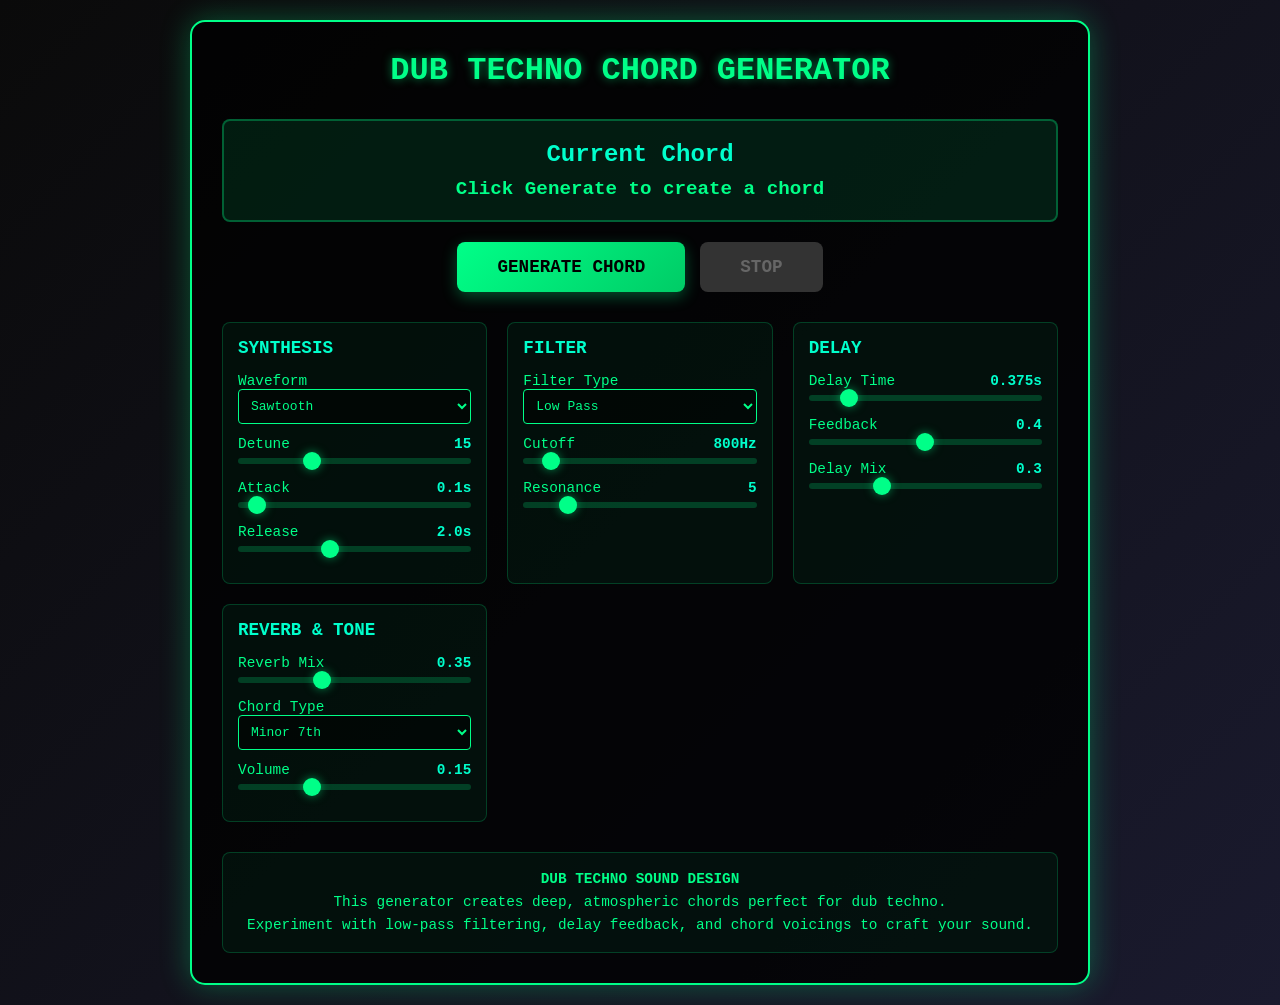
==== dub-techno-generator.html @ ad98ea6e "Add web-based dub techno chord generator Features: - Synthesis engine with multiple waveforms (sine," ====
<!DOCTYPE html>
<html lang="en">
<head>
    <meta charset="UTF-8">
    <meta name="viewport" content="width=device-width, initial-scale=1.0">
    <title>Dub Techno Chord Generator</title>
    <style>
        * {
            margin: 0;
            padding: 0;
            box-sizing: border-box;
        }

        body {
            font-family: 'Courier New', monospace;
            background: linear-gradient(135deg, #0a0a0a 0%, #1a1a2e 100%);
            color: #00ff88;
            min-height: 100vh;
            display: flex;
            justify-content: center;
            align-items: center;
            padding: 20px;
        }

        .container {
            background: rgba(0, 0, 0, 0.8);
            border: 2px solid #00ff88;
            border-radius: 15px;
            padding: 30px;
            max-width: 900px;
            width: 100%;
            box-shadow: 0 0 30px rgba(0, 255, 136, 0.3);
        }

        h1 {
            text-align: center;
            margin-bottom: 30px;
            font-size: 2em;
            text-shadow: 0 0 10px rgba(0, 255, 136, 0.5);
        }

        .controls {
            display: grid;
            grid-template-columns: repeat(auto-fit, minmax(250px, 1fr));
            gap: 20px;
            margin-bottom: 30px;
        }

        .control-group {
            background: rgba(0, 255, 136, 0.05);
            padding: 15px;
            border-radius: 8px;
            border: 1px solid rgba(0, 255, 136, 0.2);
        }

        .control-group h3 {
            margin-bottom: 15px;
            font-size: 1.1em;
            color: #00ffcc;
        }

        .control {
            margin-bottom: 12px;
        }

        label {
            display: block;
            margin-bottom: 5px;
            font-size: 0.9em;
            color: #00ff88;
        }

        input[type="range"] {
            width: 100%;
            height: 6px;
            background: rgba(0, 255, 136, 0.2);
            outline: none;
            border-radius: 3px;
            -webkit-appearance: none;
        }

        input[type="range"]::-webkit-slider-thumb {
            -webkit-appearance: none;
            appearance: none;
            width: 18px;
            height: 18px;
            background: #00ff88;
            cursor: pointer;
            border-radius: 50%;
            box-shadow: 0 0 10px rgba(0, 255, 136, 0.5);
        }

        input[type="range"]::-moz-range-thumb {
            width: 18px;
            height: 18px;
            background: #00ff88;
            cursor: pointer;
            border-radius: 50%;
            border: none;
            box-shadow: 0 0 10px rgba(0, 255, 136, 0.5);
        }

        select {
            width: 100%;
            padding: 8px;
            background: rgba(0, 0, 0, 0.5);
            color: #00ff88;
            border: 1px solid #00ff88;
            border-radius: 4px;
            font-family: 'Courier New', monospace;
            font-size: 0.9em;
        }

        select option {
            background: #1a1a2e;
            color: #00ff88;
        }

        .value-display {
            display: inline-block;
            float: right;
            color: #00ffcc;
            font-weight: bold;
        }

        .button-container {
            display: flex;
            gap: 15px;
            justify-content: center;
            margin-bottom: 30px;
        }

        button {
            padding: 15px 40px;
            font-size: 1.1em;
            font-family: 'Courier New', monospace;
            background: linear-gradient(135deg, #00ff88 0%, #00cc66 100%);
            color: #000;
            border: none;
            border-radius: 8px;
            cursor: pointer;
            transition: all 0.3s ease;
            font-weight: bold;
            box-shadow: 0 5px 15px rgba(0, 255, 136, 0.3);
        }

        button:hover {
            transform: translateY(-2px);
            box-shadow: 0 8px 20px rgba(0, 255, 136, 0.5);
        }

        button:active {
            transform: translateY(0);
        }

        button:disabled {
            background: #333;
            color: #666;
            cursor: not-allowed;
            box-shadow: none;
        }

        .info {
            text-align: center;
            margin-top: 20px;
            padding: 15px;
            background: rgba(0, 255, 136, 0.05);
            border-radius: 8px;
            border: 1px solid rgba(0, 255, 136, 0.2);
            font-size: 0.9em;
            line-height: 1.6;
        }

        .chord-display {
            text-align: center;
            margin: 20px 0;
            padding: 20px;
            background: rgba(0, 255, 136, 0.1);
            border-radius: 8px;
            border: 2px solid rgba(0, 255, 136, 0.3);
        }

        .chord-display h2 {
            font-size: 1.5em;
            color: #00ffcc;
            margin-bottom: 10px;
        }

        .chord-notes {
            font-size: 1.2em;
            color: #00ff88;
            font-weight: bold;
        }
    </style>
</head>
<body>
    <div class="container">
        <h1>DUB TECHNO CHORD GENERATOR</h1>

        <div class="chord-display">
            <h2>Current Chord</h2>
            <div class="chord-notes" id="chordDisplay">Click Generate to create a chord</div>
        </div>

        <div class="button-container">
            <button id="generateBtn">GENERATE CHORD</button>
            <button id="stopBtn" disabled>STOP</button>
        </div>

        <div class="controls">
            <div class="control-group">
                <h3>SYNTHESIS</h3>
                <div class="control">
                    <label>
                        Waveform
                        <select id="waveform">
                            <option value="sine">Sine</option>
                            <option value="triangle">Triangle</option>
                            <option value="sawtooth" selected>Sawtooth</option>
                            <option value="square">Square</option>
                        </select>
                    </label>
                </div>
                <div class="control">
                    <label>
                        Detune <span class="value-display" id="detuneValue">15</span>
                        <input type="range" id="detune" min="0" max="50" value="15" step="1">
                    </label>
                </div>
                <div class="control">
                    <label>
                        Attack <span class="value-display" id="attackValue">0.1s</span>
                        <input type="range" id="attack" min="0.01" max="2" value="0.1" step="0.01">
                    </label>
                </div>
                <div class="control">
                    <label>
                        Release <span class="value-display" id="releaseValue">2.0s</span>
                        <input type="range" id="release" min="0.1" max="5" value="2.0" step="0.1">
                    </label>
                </div>
            </div>

            <div class="control-group">
                <h3>FILTER</h3>
                <div class="control">
                    <label>
                        Filter Type
                        <select id="filterType">
                            <option value="lowpass" selected>Low Pass</option>
                            <option value="highpass">High Pass</option>
                            <option value="bandpass">Band Pass</option>
                        </select>
                    </label>
                </div>
                <div class="control">
                    <label>
                        Cutoff <span class="value-display" id="cutoffValue">800Hz</span>
                        <input type="range" id="cutoff" min="100" max="8000" value="800" step="50">
                    </label>
                </div>
                <div class="control">
                    <label>
                        Resonance <span class="value-display" id="resonanceValue">5</span>
                        <input type="range" id="resonance" min="0" max="30" value="5" step="0.5">
                    </label>
                </div>
            </div>

            <div class="control-group">
                <h3>DELAY</h3>
                <div class="control">
                    <label>
                        Delay Time <span class="value-display" id="delayTimeValue">0.375s</span>
                        <input type="range" id="delayTime" min="0.1" max="2" value="0.375" step="0.025">
                    </label>
                </div>
                <div class="control">
                    <label>
                        Feedback <span class="value-display" id="feedbackValue">0.4</span>
                        <input type="range" id="feedback" min="0" max="0.8" value="0.4" step="0.05">
                    </label>
                </div>
                <div class="control">
                    <label>
                        Delay Mix <span class="value-display" id="delayMixValue">0.3</span>
                        <input type="range" id="delayMix" min="0" max="1" value="0.3" step="0.05">
                    </label>
                </div>
            </div>

            <div class="control-group">
                <h3>REVERB & TONE</h3>
                <div class="control">
                    <label>
                        Reverb Mix <span class="value-display" id="reverbMixValue">0.35</span>
                        <input type="range" id="reverbMix" min="0" max="1" value="0.35" step="0.05">
                    </label>
                </div>
                <div class="control">
                    <label>
                        Chord Type
                        <select id="chordType">
                            <option value="minor7" selected>Minor 7th</option>
                            <option value="minor9">Minor 9th</option>
                            <option value="sus2">Sus2</option>
                            <option value="sus4">Sus4</option>
                            <option value="major7">Major 7th</option>
                            <option value="dom7">Dominant 7th</option>
                        </select>
                    </label>
                </div>
                <div class="control">
                    <label>
                        Volume <span class="value-display" id="volumeValue">0.15</span>
                        <input type="range" id="volume" min="0" max="0.5" value="0.15" step="0.01">
                    </label>
                </div>
            </div>
        </div>

        <div class="info">
            <strong>DUB TECHNO SOUND DESIGN</strong><br>
            This generator creates deep, atmospheric chords perfect for dub techno.<br>
            Experiment with low-pass filtering, delay feedback, and chord voicings to craft your sound.
        </div>
    </div>

    <script>
        class DubTechnoGenerator {
            constructor() {
                this.audioContext = null;
                this.isPlaying = false;
                this.oscillators = [];
                this.gainNodes = [];
                this.currentChord = [];

                this.initAudioContext();
                this.setupControls();
                this.setupEventListeners();
            }

            initAudioContext() {
                this.audioContext = new (window.AudioContext || window.webkitAudioContext)();

                // Master gain
                this.masterGain = this.audioContext.createGain();
                this.masterGain.gain.value = 0.15;

                // Filter
                this.filter = this.audioContext.createBiquadFilter();
                this.filter.type = 'lowpass';
                this.filter.frequency.value = 800;
                this.filter.Q.value = 5;

                // Delay
                this.delay = this.audioContext.createDelay(5.0);
                this.delay.delayTime.value = 0.375;

                this.delayFeedback = this.audioContext.createGain();
                this.delayFeedback.gain.value = 0.4;

                this.delayMixGain = this.audioContext.createGain();
                this.delayMixGain.gain.value = 0.3;

                this.dryGain = this.audioContext.createGain();
                this.dryGain.gain.value = 0.7;

                // Reverb (convolver)
                this.reverb = this.audioContext.createConvolver();
                this.createReverbImpulse();

                this.reverbMixGain = this.audioContext.createGain();
                this.reverbMixGain.gain.value = 0.35;

                this.reverbDryGain = this.audioContext.createGain();
                this.reverbDryGain.gain.value = 0.65;

                // Connect effects chain
                this.setupEffectsChain();
            }

            createReverbImpulse() {
                const length = this.audioContext.sampleRate * 3;
                const impulse = this.audioContext.createBuffer(2, length, this.audioContext.sampleRate);
                const left = impulse.getChannelData(0);
                const right = impulse.getChannelData(1);

                for (let i = 0; i < length; i++) {
                    const decay = Math.pow(1 - i / length, 3);
                    left[i] = (Math.random() * 2 - 1) * decay;
                    right[i] = (Math.random() * 2 - 1) * decay;
                }

                this.reverb.buffer = impulse;
            }

            setupEffectsChain() {
                // Delay chain
                this.delay.connect(this.delayFeedback);
                this.delayFeedback.connect(this.delay);
                this.delay.connect(this.delayMixGain);

                // Main mixer for delay
                this.delayMixer = this.audioContext.createGain();
                this.dryGain.connect(this.delayMixer);
                this.delayMixGain.connect(this.delayMixer);

                // Reverb chain
                this.delayMixer.connect(this.reverb);
                this.reverb.connect(this.reverbMixGain);
                this.delayMixer.connect(this.reverbDryGain);

                // Final mixer
                this.finalMixer = this.audioContext.createGain();
                this.reverbMixGain.connect(this.finalMixer);
                this.reverbDryGain.connect(this.finalMixer);

                // Master chain
                this.finalMixer.connect(this.masterGain);
                this.masterGain.connect(this.audioContext.destination);
            }

            setupControls() {
                this.controls = {
                    waveform: document.getElementById('waveform'),
                    detune: document.getElementById('detune'),
                    attack: document.getElementById('attack'),
                    release: document.getElementById('release'),
                    filterType: document.getElementById('filterType'),
                    cutoff: document.getElementById('cutoff'),
                    resonance: document.getElementById('resonance'),
                    delayTime: document.getElementById('delayTime'),
                    feedback: document.getElementById('feedback'),
                    delayMix: document.getElementById('delayMix'),
                    reverbMix: document.getElementById('reverbMix'),
                    chordType: document.getElementById('chordType'),
                    volume: document.getElementById('volume')
                };
            }

            setupEventListeners() {
                // Generate button
                document.getElementById('generateBtn').addEventListener('click', () => {
                    this.generateAndPlay();
                });

                // Stop button
                document.getElementById('stopBtn').addEventListener('click', () => {
                    this.stop();
                });

                // Control updates
                this.controls.waveform.addEventListener('change', () => this.updateOscillatorType());
                this.controls.filterType.addEventListener('change', (e) => {
                    this.filter.type = e.target.value;
                });

                this.controls.cutoff.addEventListener('input', (e) => {
                    this.filter.frequency.value = parseFloat(e.target.value);
                    document.getElementById('cutoffValue').textContent = e.target.value + 'Hz';
                });

                this.controls.resonance.addEventListener('input', (e) => {
                    this.filter.Q.value = parseFloat(e.target.value);
                    document.getElementById('resonanceValue').textContent = e.target.value;
                });

                this.controls.delayTime.addEventListener('input', (e) => {
                    this.delay.delayTime.value = parseFloat(e.target.value);
                    document.getElementById('delayTimeValue').textContent = e.target.value + 's';
                });

                this.controls.feedback.addEventListener('input', (e) => {
                    this.delayFeedback.gain.value = parseFloat(e.target.value);
                    document.getElementById('feedbackValue').textContent = e.target.value;
                });

                this.controls.delayMix.addEventListener('input', (e) => {
                    const mix = parseFloat(e.target.value);
                    this.delayMixGain.gain.value = mix;
                    this.dryGain.gain.value = 1 - mix;
                    document.getElementById('delayMixValue').textContent = e.target.value;
                });

                this.controls.reverbMix.addEventListener('input', (e) => {
                    const mix = parseFloat(e.target.value);
                    this.reverbMixGain.gain.value = mix;
                    this.reverbDryGain.gain.value = 1 - mix;
                    document.getElementById('reverbMixValue').textContent = e.target.value;
                });

                this.controls.volume.addEventListener('input', (e) => {
                    this.masterGain.gain.value = parseFloat(e.target.value);
                    document.getElementById('volumeValue').textContent = e.target.value;
                });

                this.controls.detune.addEventListener('input', (e) => {
                    document.getElementById('detuneValue').textContent = e.target.value;
                    if (this.isPlaying) {
                        this.updateDetune();
                    }
                });

                this.controls.attack.addEventListener('input', (e) => {
                    document.getElementById('attackValue').textContent = e.target.value + 's';
                });

                this.controls.release.addEventListener('input', (e) => {
                    document.getElementById('releaseValue').textContent = e.target.value + 's';
                });
            }

            generateChord() {
                const rootNotes = ['C2', 'C#2', 'D2', 'D#2', 'E2', 'F2', 'F#2', 'G2', 'G#2', 'A2', 'A#2', 'B2'];
                const root = rootNotes[Math.floor(Math.random() * rootNotes.length)];
                const rootFreq = this.noteToFreq(root);

                const chordType = this.controls.chordType.value;
                let intervals = [];
                let chordName = '';

                switch(chordType) {
                    case 'minor7':
                        intervals = [0, 3, 7, 10]; // Root, minor 3rd, perfect 5th, minor 7th
                        chordName = 'min7';
                        break;
                    case 'minor9':
                        intervals = [0, 3, 7, 10, 14]; // + major 9th
                        chordName = 'min9';
                        break;
                    case 'sus2':
                        intervals = [0, 2, 7]; // Root, major 2nd, perfect 5th
                        chordName = 'sus2';
                        break;
                    case 'sus4':
                        intervals = [0, 5, 7]; // Root, perfect 4th, perfect 5th
                        chordName = 'sus4';
                        break;
                    case 'major7':
                        intervals = [0, 4, 7, 11]; // Root, major 3rd, perfect 5th, major 7th
                        chordName = 'maj7';
                        break;
                    case 'dom7':
                        intervals = [0, 4, 7, 10]; // Root, major 3rd, perfect 5th, minor 7th
                        chordName = '7';
                        break;
                }

                const chord = intervals.map(interval => rootFreq * Math.pow(2, interval / 12));

                // Display chord
                const rootNoteName = root.slice(0, -1);
                document.getElementById('chordDisplay').textContent = `${rootNoteName}${chordName}`;

                return chord;
            }

            noteToFreq(note) {
                const notes = {
                    'C': -9, 'C#': -8, 'D': -7, 'D#': -6, 'E': -5, 'F': -4,
                    'F#': -3, 'G': -2, 'G#': -1, 'A': 0, 'A#': 1, 'B': 2
                };

                const noteName = note.slice(0, -1);
                const octave = parseInt(note.slice(-1));
                const semitone = notes[noteName];
                const a4 = 440;

                return a4 * Math.pow(2, (octave - 4) + semitone / 12);
            }

            generateAndPlay() {
                if (this.isPlaying) {
                    this.stop();
                }

                this.currentChord = this.generateChord();
                this.playChord(this.currentChord);

                document.getElementById('generateBtn').disabled = true;
                document.getElementById('stopBtn').disabled = false;
            }

            playChord(frequencies) {
                const now = this.audioContext.currentTime;
                const attack = parseFloat(this.controls.attack.value);
                const waveform = this.controls.waveform.value;
                const detuneAmount = parseFloat(this.controls.detune.value);

                this.oscillators = [];
                this.gainNodes = [];

                frequencies.forEach((freq, index) => {
                    // Create multiple oscillators per note for thickness
                    for (let i = 0; i < 3; i++) {
                        const osc = this.audioContext.createOscillator();
                        const gain = this.audioContext.createGain();

                        osc.type = waveform;
                        osc.frequency.value = freq;

                        // Detune for chorus effect
                        if (i === 1) osc.detune.value = detuneAmount;
                        if (i === 2) osc.detune.value = -detuneAmount;

                        // Individual voice gain
                        gain.gain.setValueAtTime(0, now);
                        gain.gain.linearRampToValueAtTime(0.08 / frequencies.length, now + attack);

                        // Connect through filter
                        osc.connect(gain);
                        gain.connect(this.filter);

                        this.oscillators.push(osc);
                        this.gainNodes.push(gain);
                    }
                });

                // Connect filter to effects chain
                this.filter.connect(this.delay);
                this.filter.connect(this.dryGain);

                // Start all oscillators
                this.oscillators.forEach(osc => osc.start(now));

                this.isPlaying = true;
            }

            updateOscillatorType() {
                if (this.isPlaying) {
                    const waveform = this.controls.waveform.value;
                    this.oscillators.forEach(osc => {
                        osc.type = waveform;
                    });
                }
            }

            updateDetune() {
                if (this.isPlaying) {
                    const detuneAmount = parseFloat(this.controls.detune.value);
                    for (let i = 0; i < this.oscillators.length; i++) {
                        const mod = i % 3;
                        if (mod === 1) {
                            this.oscillators[i].detune.value = detuneAmount;
                        } else if (mod === 2) {
                            this.oscillators[i].detune.value = -detuneAmount;
                        }
                    }
                }
            }

            stop() {
                if (!this.isPlaying) return;

                const now = this.audioContext.currentTime;
                const release = parseFloat(this.controls.release.value);

                this.gainNodes.forEach(gain => {
                    gain.gain.cancelScheduledValues(now);
                    gain.gain.setValueAtTime(gain.gain.value, now);
                    gain.gain.linearRampToValueAtTime(0, now + release);
                });

                setTimeout(() => {
                    this.oscillators.forEach(osc => {
                        osc.stop();
                        osc.disconnect();
                    });
                    this.oscillators = [];
                    this.gainNodes = [];
                    this.isPlaying = false;

                    document.getElementById('generateBtn').disabled = false;
                    document.getElementById('stopBtn').disabled = true;
                }, release * 1000 + 100);
            }
        }

        // Initialize the generator when page loads
        window.addEventListener('load', () => {
            const generator = new DubTechnoGenerator();
        });
    </script>
</body>
</html>
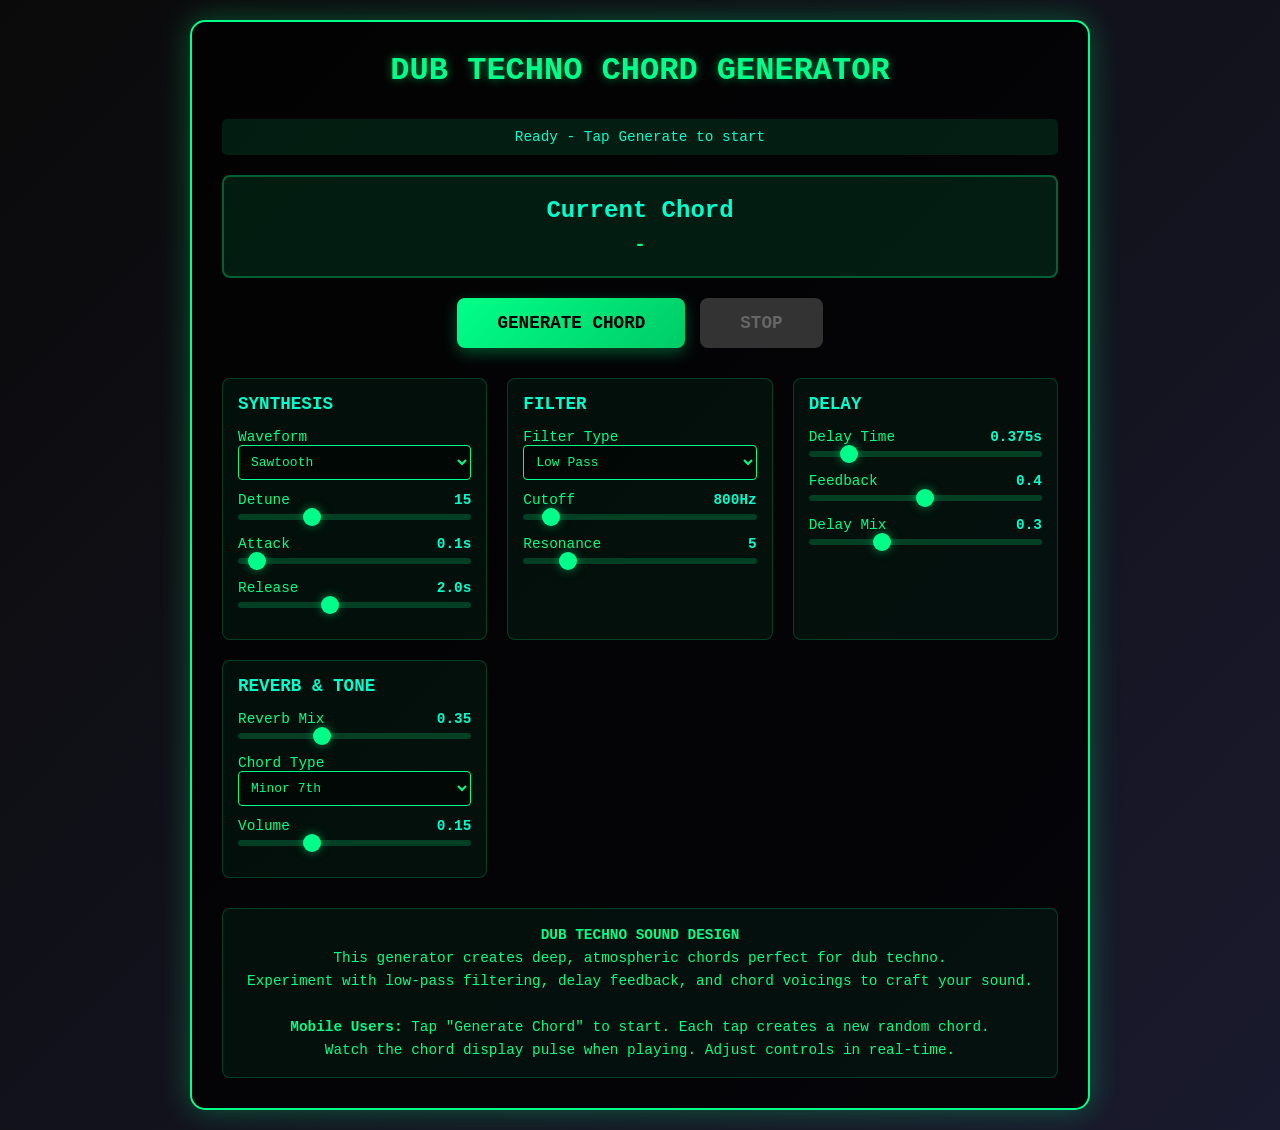
==== commit 93e2de67: "Fix iOS audio compatibility and improve visual feedback iOS Audio Fixes: - Add AudioContext resume o" ====
--- a/dub-techno-generator.html
+++ b/dub-techno-generator.html
@@ -191,15 +191,56 @@
             color: #00ff88;
             font-weight: bold;
         }
+
+        .status-message {
+            text-align: center;
+            margin: 10px 0;
+            padding: 10px;
+            background: rgba(0, 255, 136, 0.1);
+            border-radius: 5px;
+            font-size: 0.9em;
+            min-height: 20px;
+            color: #00ffcc;
+        }
+
+        @keyframes pulse {
+            0%, 100% {
+                transform: scale(1);
+                box-shadow: 0 0 10px rgba(0, 255, 136, 0.3);
+            }
+            50% {
+                transform: scale(1.05);
+                box-shadow: 0 0 20px rgba(0, 255, 136, 0.6);
+            }
+        }
+
+        .chord-display.playing {
+            animation: pulse 2s ease-in-out infinite;
+        }
+
+        @media (max-width: 768px) {
+            h1 {
+                font-size: 1.5em;
+            }
+            .controls {
+                grid-template-columns: 1fr;
+            }
+            button {
+                padding: 12px 30px;
+                font-size: 1em;
+            }
+        }
     </style>
 </head>
 <body>
     <div class="container">
         <h1>DUB TECHNO CHORD GENERATOR</h1>
 
-        <div class="chord-display">
+        <div class="status-message" id="statusMessage">Ready - Tap Generate to start</div>
+
+        <div class="chord-display" id="chordDisplayContainer">
             <h2>Current Chord</h2>
-            <div class="chord-notes" id="chordDisplay">Click Generate to create a chord</div>
+            <div class="chord-notes" id="chordDisplay">-</div>
         </div>
 
         <div class="button-container">
@@ -322,7 +363,9 @@
         <div class="info">
             <strong>DUB TECHNO SOUND DESIGN</strong><br>
             This generator creates deep, atmospheric chords perfect for dub techno.<br>
-            Experiment with low-pass filtering, delay feedback, and chord voicings to craft your sound.
+            Experiment with low-pass filtering, delay feedback, and chord voicings to craft your sound.<br><br>
+            <strong>Mobile Users:</strong> Tap "Generate Chord" to start. Each tap creates a new random chord.<br>
+            Watch the chord display pulse when playing. Adjust controls in real-time.
         </div>
     </div>
 
@@ -334,10 +377,23 @@
                 this.oscillators = [];
                 this.gainNodes = [];
                 this.currentChord = [];
+                this.isAudioContextResumed = false;
 
                 this.initAudioContext();
                 this.setupControls();
                 this.setupEventListeners();
+            }
+
+            async resumeAudioContext() {
+                if (this.audioContext.state === 'suspended') {
+                    await this.audioContext.resume();
+                }
+                this.isAudioContextResumed = true;
+            }
+
+            showStatus(message) {
+                const statusEl = document.getElementById('statusMessage');
+                statusEl.textContent = message;
             }
 
             initAudioContext() {
@@ -570,16 +626,61 @@
                 return a4 * Math.pow(2, (octave - 4) + semitone / 12);
             }
 
-            generateAndPlay() {
-                if (this.isPlaying) {
-                    this.stop();
+            async generateAndPlay() {
+                try {
+                    // Resume audio context for iOS
+                    await this.resumeAudioContext();
+
+                    if (this.isPlaying) {
+                        await this.stopImmediate();
+                        // Small delay before generating new chord
+                        await new Promise(resolve => setTimeout(resolve, 100));
+                    }
+
+                    this.showStatus('Generating chord...');
+
+                    this.currentChord = this.generateChord();
+                    this.playChord(this.currentChord);
+
+                    const chordName = document.getElementById('chordDisplay').textContent;
+                    this.showStatus(`Playing: ${chordName}`);
+
+                    // Add visual feedback
+                    document.getElementById('chordDisplayContainer').classList.add('playing');
+
+                    document.getElementById('generateBtn').disabled = true;
+                    document.getElementById('stopBtn').disabled = false;
+                } catch (error) {
+                    console.error('Error generating chord:', error);
+                    this.showStatus('Error: ' + error.message);
                 }
-
-                this.currentChord = this.generateChord();
-                this.playChord(this.currentChord);
-
-                document.getElementById('generateBtn').disabled = true;
-                document.getElementById('stopBtn').disabled = false;
+            }
+
+            stopImmediate() {
+                return new Promise((resolve) => {
+                    if (!this.isPlaying) {
+                        resolve();
+                        return;
+                    }
+
+                    const now = this.audioContext.currentTime;
+                    this.gainNodes.forEach(gain => {
+                        gain.gain.cancelScheduledValues(now);
+                        gain.gain.setValueAtTime(gain.gain.value, now);
+                        gain.gain.linearRampToValueAtTime(0, now + 0.1);
+                    });
+
+                    setTimeout(() => {
+                        this.oscillators.forEach(osc => {
+                            osc.stop();
+                            osc.disconnect();
+                        });
+                        this.oscillators = [];
+                        this.gainNodes = [];
+                        this.isPlaying = false;
+                        resolve();
+                    }, 150);
+                });
             }
 
             playChord(frequencies) {
@@ -656,6 +757,8 @@
                 const now = this.audioContext.currentTime;
                 const release = parseFloat(this.controls.release.value);
 
+                this.showStatus('Stopping...');
+
                 this.gainNodes.forEach(gain => {
                     gain.gain.cancelScheduledValues(now);
                     gain.gain.setValueAtTime(gain.gain.value, now);
@@ -671,8 +774,13 @@
                     this.gainNodes = [];
                     this.isPlaying = false;
 
+                    // Remove visual feedback
+                    document.getElementById('chordDisplayContainer').classList.remove('playing');
+
                     document.getElementById('generateBtn').disabled = false;
                     document.getElementById('stopBtn').disabled = true;
+
+                    this.showStatus('Stopped - Ready for next chord');
                 }, release * 1000 + 100);
             }
         }
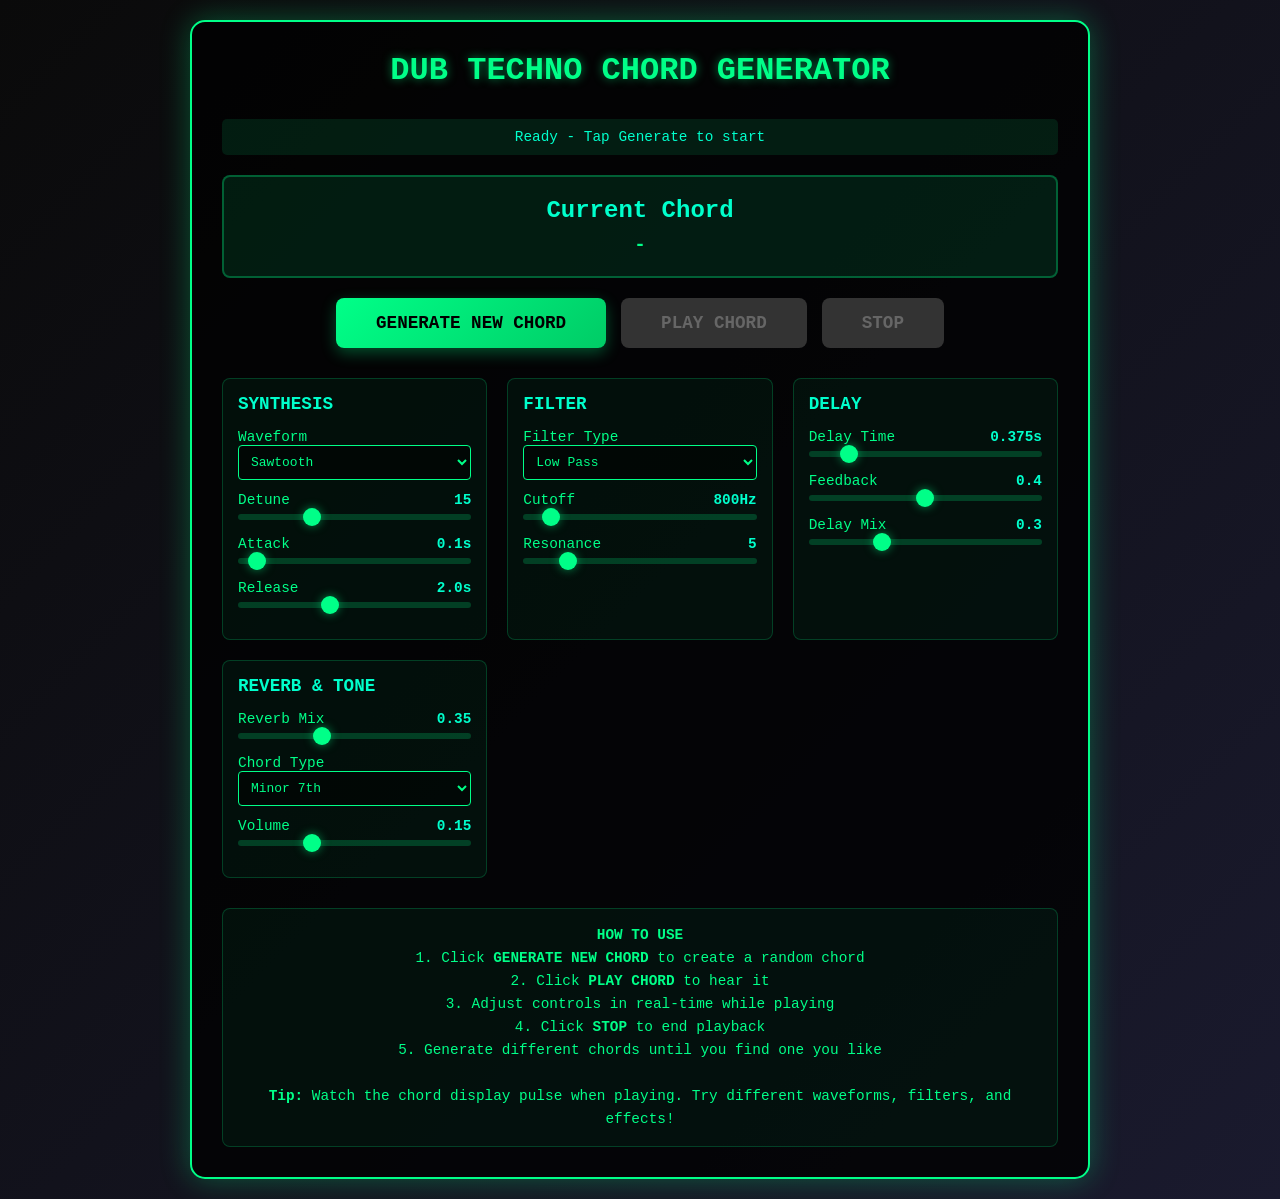
==== commit 39fd8ccb: "Fix audio routing and separate generate/play functionality CRITICAL FIXES: - Fixed broken audio sign" ====
--- a/dub-techno-generator.html
+++ b/dub-techno-generator.html
@@ -244,7 +244,8 @@
         </div>
 
         <div class="button-container">
-            <button id="generateBtn">GENERATE CHORD</button>
+            <button id="generateBtn">GENERATE NEW CHORD</button>
+            <button id="playBtn" disabled>PLAY CHORD</button>
             <button id="stopBtn" disabled>STOP</button>
         </div>
 
@@ -361,11 +362,13 @@
         </div>
 
         <div class="info">
-            <strong>DUB TECHNO SOUND DESIGN</strong><br>
-            This generator creates deep, atmospheric chords perfect for dub techno.<br>
-            Experiment with low-pass filtering, delay feedback, and chord voicings to craft your sound.<br><br>
-            <strong>Mobile Users:</strong> Tap "Generate Chord" to start. Each tap creates a new random chord.<br>
-            Watch the chord display pulse when playing. Adjust controls in real-time.
+            <strong>HOW TO USE</strong><br>
+            1. Click <strong>GENERATE NEW CHORD</strong> to create a random chord<br>
+            2. Click <strong>PLAY CHORD</strong> to hear it<br>
+            3. Adjust controls in real-time while playing<br>
+            4. Click <strong>STOP</strong> to end playback<br>
+            5. Generate different chords until you find one you like<br><br>
+            <strong>Tip:</strong> Watch the chord display pulse when playing. Try different waveforms, filters, and effects!
         </div>
     </div>
 
@@ -452,10 +455,21 @@
             }
 
             setupEffectsChain() {
-                // Delay chain
+                // Create a source node that oscillators will connect to
+                this.sourceGain = this.audioContext.createGain();
+                this.sourceGain.gain.value = 1.0;
+
+                // Connect source through filter
+                this.sourceGain.connect(this.filter);
+
+                // Delay chain with feedback
                 this.delay.connect(this.delayFeedback);
                 this.delayFeedback.connect(this.delay);
                 this.delay.connect(this.delayMixGain);
+
+                // Connect filter output to delay and dry paths
+                this.filter.connect(this.delay);
+                this.filter.connect(this.dryGain);
 
                 // Main mixer for delay
                 this.delayMixer = this.audioContext.createGain();
@@ -496,9 +510,16 @@
             }
 
             setupEventListeners() {
-                // Generate button
-                document.getElementById('generateBtn').addEventListener('click', () => {
-                    this.generateAndPlay();
+                // Generate button - creates new chord but doesn't play
+                document.getElementById('generateBtn').addEventListener('click', async () => {
+                    await this.resumeAudioContext();
+                    this.generate();
+                });
+
+                // Play button - plays the current chord
+                document.getElementById('playBtn').addEventListener('click', async () => {
+                    await this.resumeAudioContext();
+                    this.play();
                 });
 
                 // Stop button
@@ -626,106 +647,116 @@
                 return a4 * Math.pow(2, (octave - 4) + semitone / 12);
             }
 
-            async generateAndPlay() {
+            generate() {
                 try {
-                    // Resume audio context for iOS
-                    await this.resumeAudioContext();
-
-                    if (this.isPlaying) {
-                        await this.stopImmediate();
-                        // Small delay before generating new chord
-                        await new Promise(resolve => setTimeout(resolve, 100));
-                    }
-
-                    this.showStatus('Generating chord...');
-
+                    this.showStatus('Generating new chord...');
+
+                    // Generate new chord frequencies
                     this.currentChord = this.generateChord();
-                    this.playChord(this.currentChord);
 
                     const chordName = document.getElementById('chordDisplay').textContent;
-                    this.showStatus(`Playing: ${chordName}`);
-
-                    // Add visual feedback
-                    document.getElementById('chordDisplayContainer').classList.add('playing');
-
-                    document.getElementById('generateBtn').disabled = true;
-                    document.getElementById('stopBtn').disabled = false;
+                    this.showStatus(`Generated: ${chordName} - Click PLAY to hear it`);
+
+                    // Enable play button
+                    document.getElementById('playBtn').disabled = false;
                 } catch (error) {
                     console.error('Error generating chord:', error);
                     this.showStatus('Error: ' + error.message);
                 }
             }
 
-            stopImmediate() {
-                return new Promise((resolve) => {
-                    if (!this.isPlaying) {
-                        resolve();
+            play() {
+                try {
+                    // Stop any currently playing sound
+                    if (this.isPlaying) {
+                        this.stopImmediate();
+                    }
+
+                    // Check if we have a chord to play
+                    if (!this.currentChord || this.currentChord.length === 0) {
+                        this.showStatus('Please generate a chord first!');
                         return;
                     }
 
+                    const chordName = document.getElementById('chordDisplay').textContent;
+                    this.showStatus(`Playing: ${chordName}`);
+
                     const now = this.audioContext.currentTime;
-                    this.gainNodes.forEach(gain => {
-                        gain.gain.cancelScheduledValues(now);
-                        gain.gain.setValueAtTime(gain.gain.value, now);
-                        gain.gain.linearRampToValueAtTime(0, now + 0.1);
+                    const attack = parseFloat(this.controls.attack.value);
+                    const waveform = this.controls.waveform.value;
+                    const detuneAmount = parseFloat(this.controls.detune.value);
+
+                    this.oscillators = [];
+                    this.gainNodes = [];
+
+                    // Create oscillators for each frequency in the chord
+                    this.currentChord.forEach((freq) => {
+                        // Create 3 oscillators per note for thickness/chorus
+                        for (let i = 0; i < 3; i++) {
+                            const osc = this.audioContext.createOscillator();
+                            const gain = this.audioContext.createGain();
+
+                            osc.type = waveform;
+                            osc.frequency.value = freq;
+
+                            // Detune for chorus effect
+                            if (i === 1) osc.detune.value = detuneAmount;
+                            if (i === 2) osc.detune.value = -detuneAmount;
+
+                            // Individual voice gain with envelope
+                            const voiceGain = 0.08 / this.currentChord.length;
+                            gain.gain.setValueAtTime(0, now);
+                            gain.gain.linearRampToValueAtTime(voiceGain, now + attack);
+
+                            // Connect: oscillator -> gain -> sourceGain (which is connected to effects)
+                            osc.connect(gain);
+                            gain.connect(this.sourceGain);
+
+                            this.oscillators.push(osc);
+                            this.gainNodes.push(gain);
+                        }
                     });
 
-                    setTimeout(() => {
-                        this.oscillators.forEach(osc => {
+                    // Start all oscillators
+                    this.oscillators.forEach(osc => osc.start(now));
+
+                    this.isPlaying = true;
+
+                    // Update UI
+                    document.getElementById('chordDisplayContainer').classList.add('playing');
+                    document.getElementById('playBtn').disabled = true;
+                    document.getElementById('stopBtn').disabled = false;
+
+                } catch (error) {
+                    console.error('Error playing chord:', error);
+                    this.showStatus('Error: ' + error.message);
+                }
+            }
+
+            stopImmediate() {
+                if (!this.isPlaying) return;
+
+                const now = this.audioContext.currentTime;
+
+                this.gainNodes.forEach(gain => {
+                    gain.gain.cancelScheduledValues(now);
+                    gain.gain.setValueAtTime(gain.gain.value, now);
+                    gain.gain.linearRampToValueAtTime(0, now + 0.05);
+                });
+
+                setTimeout(() => {
+                    this.oscillators.forEach(osc => {
+                        try {
                             osc.stop();
                             osc.disconnect();
-                        });
-                        this.oscillators = [];
-                        this.gainNodes = [];
-                        this.isPlaying = false;
-                        resolve();
-                    }, 150);
-                });
-            }
-
-            playChord(frequencies) {
-                const now = this.audioContext.currentTime;
-                const attack = parseFloat(this.controls.attack.value);
-                const waveform = this.controls.waveform.value;
-                const detuneAmount = parseFloat(this.controls.detune.value);
-
-                this.oscillators = [];
-                this.gainNodes = [];
-
-                frequencies.forEach((freq, index) => {
-                    // Create multiple oscillators per note for thickness
-                    for (let i = 0; i < 3; i++) {
-                        const osc = this.audioContext.createOscillator();
-                        const gain = this.audioContext.createGain();
-
-                        osc.type = waveform;
-                        osc.frequency.value = freq;
-
-                        // Detune for chorus effect
-                        if (i === 1) osc.detune.value = detuneAmount;
-                        if (i === 2) osc.detune.value = -detuneAmount;
-
-                        // Individual voice gain
-                        gain.gain.setValueAtTime(0, now);
-                        gain.gain.linearRampToValueAtTime(0.08 / frequencies.length, now + attack);
-
-                        // Connect through filter
-                        osc.connect(gain);
-                        gain.connect(this.filter);
-
-                        this.oscillators.push(osc);
-                        this.gainNodes.push(gain);
-                    }
-                });
-
-                // Connect filter to effects chain
-                this.filter.connect(this.delay);
-                this.filter.connect(this.dryGain);
-
-                // Start all oscillators
-                this.oscillators.forEach(osc => osc.start(now));
-
-                this.isPlaying = true;
+                        } catch (e) {
+                            // Oscillator may already be stopped
+                        }
+                    });
+                    this.oscillators = [];
+                    this.gainNodes = [];
+                    this.isPlaying = false;
+                }, 100);
             }
 
             updateOscillatorType() {
@@ -767,8 +798,12 @@
 
                 setTimeout(() => {
                     this.oscillators.forEach(osc => {
-                        osc.stop();
-                        osc.disconnect();
+                        try {
+                            osc.stop();
+                            osc.disconnect();
+                        } catch (e) {
+                            // Oscillator may already be stopped
+                        }
                     });
                     this.oscillators = [];
                     this.gainNodes = [];
@@ -777,10 +812,17 @@
                     // Remove visual feedback
                     document.getElementById('chordDisplayContainer').classList.remove('playing');
 
-                    document.getElementById('generateBtn').disabled = false;
+                    // Update buttons
+                    const hasChord = this.currentChord && this.currentChord.length > 0;
+                    document.getElementById('playBtn').disabled = !hasChord;
                     document.getElementById('stopBtn').disabled = true;
 
-                    this.showStatus('Stopped - Ready for next chord');
+                    const chordName = document.getElementById('chordDisplay').textContent;
+                    if (hasChord) {
+                        this.showStatus(`Stopped - Current chord: ${chordName}`);
+                    } else {
+                        this.showStatus('Stopped - Generate a new chord');
+                    }
                 }, release * 1000 + 100);
             }
         }
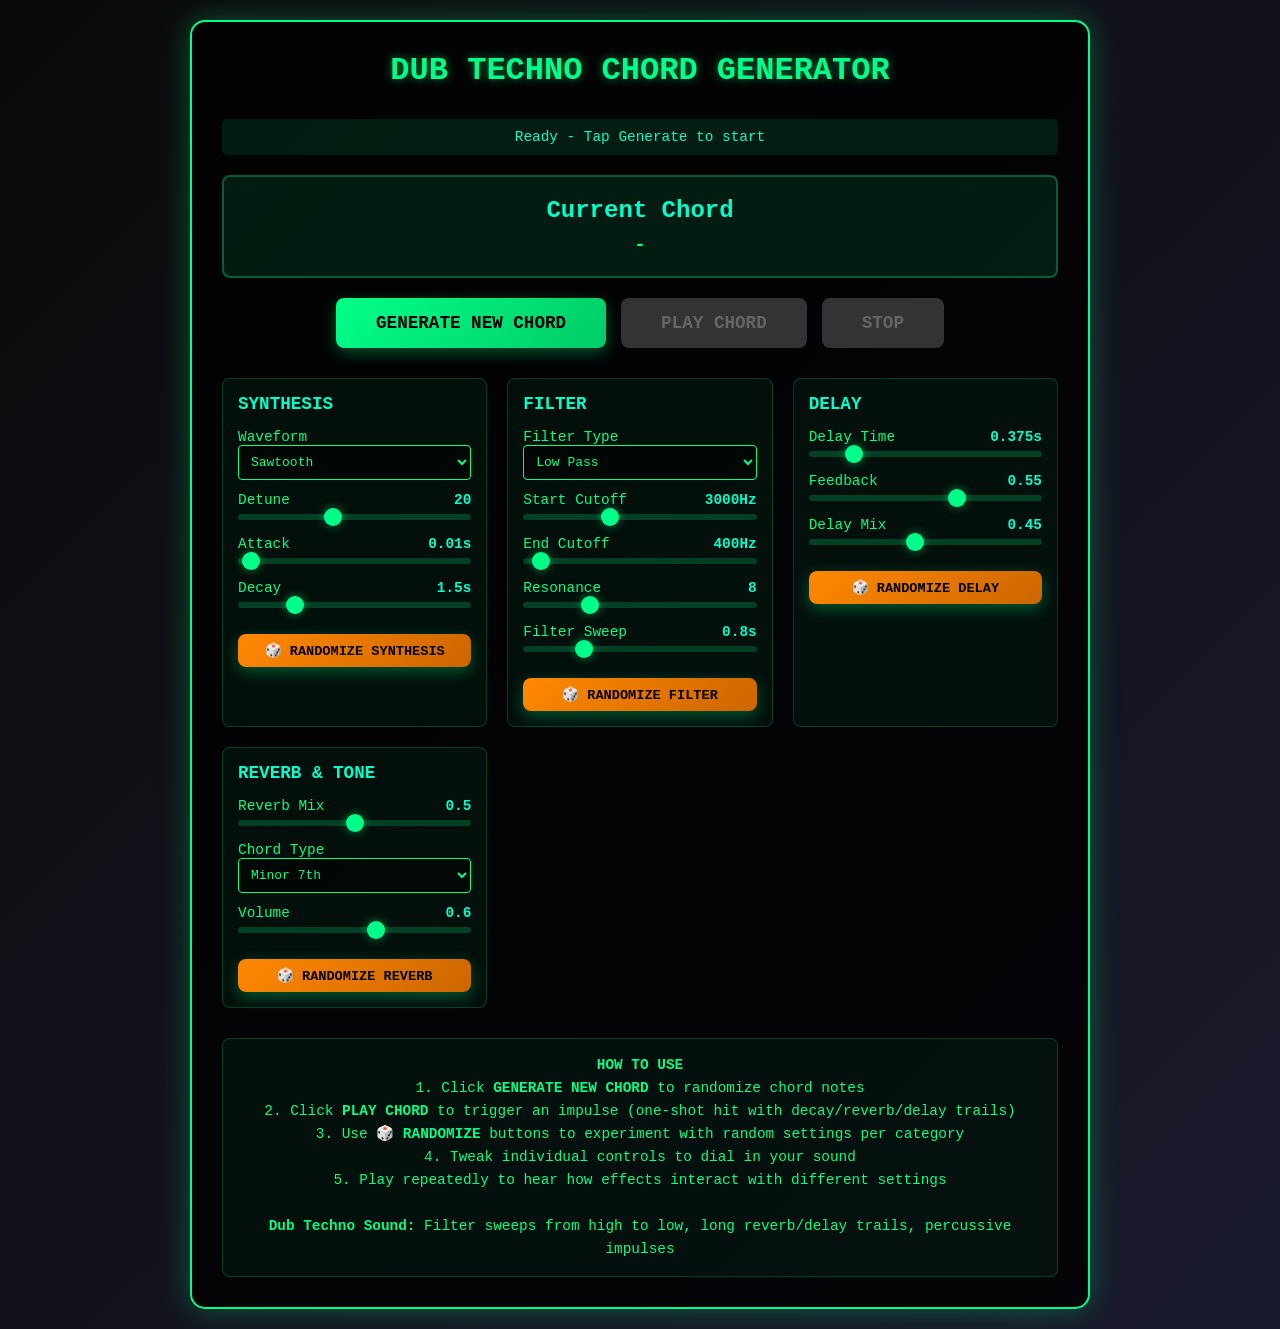
==== commit f401a17b: "Major rebuild: Professional dub techno with impulse playback and randomization CRITICAL CHANGES - CO" ====
--- a/dub-techno-generator.html
+++ b/dub-techno-generator.html
@@ -160,6 +160,18 @@
             box-shadow: none;
         }
 
+        .randomize-btn {
+            padding: 8px 15px;
+            font-size: 0.85em;
+            margin-top: 10px;
+            width: 100%;
+            background: linear-gradient(135deg, #ff8800 0%, #cc6600 100%);
+        }
+
+        .randomize-btn:hover {
+            background: linear-gradient(135deg, #ffaa00 0%, #dd7700 100%);
+        }
+
         .info {
             text-align: center;
             margin-top: 20px;
@@ -265,22 +277,23 @@
                 </div>
                 <div class="control">
                     <label>
-                        Detune <span class="value-display" id="detuneValue">15</span>
-                        <input type="range" id="detune" min="0" max="50" value="15" step="1">
-                    </label>
-                </div>
-                <div class="control">
-                    <label>
-                        Attack <span class="value-display" id="attackValue">0.1s</span>
-                        <input type="range" id="attack" min="0.01" max="2" value="0.1" step="0.01">
-                    </label>
-                </div>
-                <div class="control">
-                    <label>
-                        Release <span class="value-display" id="releaseValue">2.0s</span>
-                        <input type="range" id="release" min="0.1" max="5" value="2.0" step="0.1">
-                    </label>
-                </div>
+                        Detune <span class="value-display" id="detuneValue">20</span>
+                        <input type="range" id="detune" min="0" max="50" value="20" step="1">
+                    </label>
+                </div>
+                <div class="control">
+                    <label>
+                        Attack <span class="value-display" id="attackValue">0.01s</span>
+                        <input type="range" id="attack" min="0.001" max="0.5" value="0.01" step="0.001">
+                    </label>
+                </div>
+                <div class="control">
+                    <label>
+                        Decay <span class="value-display" id="decayValue">1.5s</span>
+                        <input type="range" id="decay" min="0.5" max="5" value="1.5" step="0.1">
+                    </label>
+                </div>
+                <button class="randomize-btn" id="randomizeSynth">🎲 RANDOMIZE SYNTHESIS</button>
             </div>
 
             <div class="control-group">
@@ -297,16 +310,29 @@
                 </div>
                 <div class="control">
                     <label>
-                        Cutoff <span class="value-display" id="cutoffValue">800Hz</span>
-                        <input type="range" id="cutoff" min="100" max="8000" value="800" step="50">
-                    </label>
-                </div>
-                <div class="control">
-                    <label>
-                        Resonance <span class="value-display" id="resonanceValue">5</span>
-                        <input type="range" id="resonance" min="0" max="30" value="5" step="0.5">
-                    </label>
-                </div>
+                        Start Cutoff <span class="value-display" id="cutoffValue">3000Hz</span>
+                        <input type="range" id="cutoff" min="200" max="8000" value="3000" step="50">
+                    </label>
+                </div>
+                <div class="control">
+                    <label>
+                        End Cutoff <span class="value-display" id="endCutoffValue">400Hz</span>
+                        <input type="range" id="endCutoff" min="100" max="8000" value="400" step="50">
+                    </label>
+                </div>
+                <div class="control">
+                    <label>
+                        Resonance <span class="value-display" id="resonanceValue">8</span>
+                        <input type="range" id="resonance" min="0" max="30" value="8" step="0.5">
+                    </label>
+                </div>
+                <div class="control">
+                    <label>
+                        Filter Sweep <span class="value-display" id="filterSweepValue">0.8s</span>
+                        <input type="range" id="filterSweep" min="0.1" max="3" value="0.8" step="0.1">
+                    </label>
+                </div>
+                <button class="randomize-btn" id="randomizeFilter">🎲 RANDOMIZE FILTER</button>
             </div>
 
             <div class="control-group">
@@ -314,29 +340,30 @@
                 <div class="control">
                     <label>
                         Delay Time <span class="value-display" id="delayTimeValue">0.375s</span>
-                        <input type="range" id="delayTime" min="0.1" max="2" value="0.375" step="0.025">
-                    </label>
-                </div>
-                <div class="control">
-                    <label>
-                        Feedback <span class="value-display" id="feedbackValue">0.4</span>
-                        <input type="range" id="feedback" min="0" max="0.8" value="0.4" step="0.05">
-                    </label>
-                </div>
-                <div class="control">
-                    <label>
-                        Delay Mix <span class="value-display" id="delayMixValue">0.3</span>
-                        <input type="range" id="delayMix" min="0" max="1" value="0.3" step="0.05">
-                    </label>
-                </div>
+                        <input type="range" id="delayTime" min="0.05" max="2" value="0.375" step="0.025">
+                    </label>
+                </div>
+                <div class="control">
+                    <label>
+                        Feedback <span class="value-display" id="feedbackValue">0.55</span>
+                        <input type="range" id="feedback" min="0" max="0.85" value="0.55" step="0.05">
+                    </label>
+                </div>
+                <div class="control">
+                    <label>
+                        Delay Mix <span class="value-display" id="delayMixValue">0.45</span>
+                        <input type="range" id="delayMix" min="0" max="1" value="0.45" step="0.05">
+                    </label>
+                </div>
+                <button class="randomize-btn" id="randomizeDelay">🎲 RANDOMIZE DELAY</button>
             </div>
 
             <div class="control-group">
                 <h3>REVERB & TONE</h3>
                 <div class="control">
                     <label>
-                        Reverb Mix <span class="value-display" id="reverbMixValue">0.35</span>
-                        <input type="range" id="reverbMix" min="0" max="1" value="0.35" step="0.05">
+                        Reverb Mix <span class="value-display" id="reverbMixValue">0.5</span>
+                        <input type="range" id="reverbMix" min="0" max="1" value="0.5" step="0.05">
                     </label>
                 </div>
                 <div class="control">
@@ -354,21 +381,22 @@
                 </div>
                 <div class="control">
                     <label>
-                        Volume <span class="value-display" id="volumeValue">0.15</span>
-                        <input type="range" id="volume" min="0" max="0.5" value="0.15" step="0.01">
-                    </label>
-                </div>
+                        Volume <span class="value-display" id="volumeValue">0.6</span>
+                        <input type="range" id="volume" min="0" max="1.0" value="0.6" step="0.05">
+                    </label>
+                </div>
+                <button class="randomize-btn" id="randomizeReverb">🎲 RANDOMIZE REVERB</button>
             </div>
         </div>
 
         <div class="info">
             <strong>HOW TO USE</strong><br>
-            1. Click <strong>GENERATE NEW CHORD</strong> to create a random chord<br>
-            2. Click <strong>PLAY CHORD</strong> to hear it<br>
-            3. Adjust controls in real-time while playing<br>
-            4. Click <strong>STOP</strong> to end playback<br>
-            5. Generate different chords until you find one you like<br><br>
-            <strong>Tip:</strong> Watch the chord display pulse when playing. Try different waveforms, filters, and effects!
+            1. Click <strong>GENERATE NEW CHORD</strong> to randomize chord notes<br>
+            2. Click <strong>PLAY CHORD</strong> to trigger an impulse (one-shot hit with decay/reverb/delay trails)<br>
+            3. Use <strong>🎲 RANDOMIZE</strong> buttons to experiment with random settings per category<br>
+            4. Tweak individual controls to dial in your sound<br>
+            5. Play repeatedly to hear how effects interact with different settings<br><br>
+            <strong>Dub Techno Sound:</strong> Filter sweeps from high to low, long reverb/delay trails, percussive impulses
         </div>
     </div>
 
@@ -402,38 +430,38 @@
             initAudioContext() {
                 this.audioContext = new (window.AudioContext || window.webkitAudioContext)();
 
-                // Master gain
+                // Master gain - MUCH LOUDER for professional output
                 this.masterGain = this.audioContext.createGain();
-                this.masterGain.gain.value = 0.15;
-
-                // Filter
+                this.masterGain.gain.value = 0.6;
+
+                // Filter - starts high, sweeps low for dub techno
                 this.filter = this.audioContext.createBiquadFilter();
                 this.filter.type = 'lowpass';
-                this.filter.frequency.value = 800;
-                this.filter.Q.value = 5;
+                this.filter.frequency.value = 3000;
+                this.filter.Q.value = 8;
 
                 // Delay
                 this.delay = this.audioContext.createDelay(5.0);
                 this.delay.delayTime.value = 0.375;
 
                 this.delayFeedback = this.audioContext.createGain();
-                this.delayFeedback.gain.value = 0.4;
+                this.delayFeedback.gain.value = 0.55;
 
                 this.delayMixGain = this.audioContext.createGain();
-                this.delayMixGain.gain.value = 0.3;
+                this.delayMixGain.gain.value = 0.45;
 
                 this.dryGain = this.audioContext.createGain();
-                this.dryGain.gain.value = 0.7;
-
-                // Reverb (convolver)
+                this.dryGain.gain.value = 0.55;
+
+                // Reverb (convolver) - longer for dub techno
                 this.reverb = this.audioContext.createConvolver();
                 this.createReverbImpulse();
 
                 this.reverbMixGain = this.audioContext.createGain();
-                this.reverbMixGain.gain.value = 0.35;
+                this.reverbMixGain.gain.value = 0.5;
 
                 this.reverbDryGain = this.audioContext.createGain();
-                this.reverbDryGain.gain.value = 0.65;
+                this.reverbDryGain.gain.value = 0.5;
 
                 // Connect effects chain
                 this.setupEffectsChain();
@@ -496,9 +524,11 @@
                     waveform: document.getElementById('waveform'),
                     detune: document.getElementById('detune'),
                     attack: document.getElementById('attack'),
-                    release: document.getElementById('release'),
+                    decay: document.getElementById('decay'),
                     filterType: document.getElementById('filterType'),
                     cutoff: document.getElementById('cutoff'),
+                    endCutoff: document.getElementById('endCutoff'),
+                    filterSweep: document.getElementById('filterSweep'),
                     resonance: document.getElementById('resonance'),
                     delayTime: document.getElementById('delayTime'),
                     feedback: document.getElementById('feedback'),
@@ -516,16 +546,22 @@
                     this.generate();
                 });
 
-                // Play button - plays the current chord
+                // Play button - plays the current chord as IMPULSE (one-shot)
                 document.getElementById('playBtn').addEventListener('click', async () => {
                     await this.resumeAudioContext();
                     this.play();
                 });
 
-                // Stop button
+                // Stop button - stops sustained sounds (not needed for impulses but kept for compatibility)
                 document.getElementById('stopBtn').addEventListener('click', () => {
                     this.stop();
                 });
+
+                // Randomize buttons
+                document.getElementById('randomizeSynth').addEventListener('click', () => this.randomizeSynthesis());
+                document.getElementById('randomizeFilter').addEventListener('click', () => this.randomizeFilter());
+                document.getElementById('randomizeDelay').addEventListener('click', () => this.randomizeDelay());
+                document.getElementById('randomizeReverb').addEventListener('click', () => this.randomizeReverb());
 
                 // Control updates
                 this.controls.waveform.addEventListener('change', () => this.updateOscillatorType());
@@ -583,8 +619,16 @@
                     document.getElementById('attackValue').textContent = e.target.value + 's';
                 });
 
-                this.controls.release.addEventListener('input', (e) => {
-                    document.getElementById('releaseValue').textContent = e.target.value + 's';
+                this.controls.decay.addEventListener('input', (e) => {
+                    document.getElementById('decayValue').textContent = e.target.value + 's';
+                });
+
+                this.controls.endCutoff.addEventListener('input', (e) => {
+                    document.getElementById('endCutoffValue').textContent = e.target.value + 'Hz';
+                });
+
+                this.controls.filterSweep.addEventListener('input', (e) => {
+                    document.getElementById('filterSweepValue').textContent = e.target.value + 's';
                 });
             }
 
@@ -667,11 +711,6 @@
 
             play() {
                 try {
-                    // Stop any currently playing sound
-                    if (this.isPlaying) {
-                        this.stopImmediate();
-                    }
-
                     // Check if we have a chord to play
                     if (!this.currentChord || this.currentChord.length === 0) {
                         this.showStatus('Please generate a chord first!');
@@ -679,15 +718,25 @@
                     }
 
                     const chordName = document.getElementById('chordDisplay').textContent;
-                    this.showStatus(`Playing: ${chordName}`);
+                    this.showStatus(`▶ ${chordName} IMPULSE`);
 
                     const now = this.audioContext.currentTime;
                     const attack = parseFloat(this.controls.attack.value);
+                    const decay = parseFloat(this.controls.decay.value);
                     const waveform = this.controls.waveform.value;
                     const detuneAmount = parseFloat(this.controls.detune.value);
 
-                    this.oscillators = [];
-                    this.gainNodes = [];
+                    // Filter envelope parameters
+                    const startCutoff = parseFloat(this.controls.cutoff.value);
+                    const endCutoff = parseFloat(this.controls.endCutoff.value);
+                    const filterSweepTime = parseFloat(this.controls.filterSweep.value);
+
+                    // IMPULSE MODE: Create oscillators that will auto-stop after decay
+                    const oscillators = [];
+                    const gainNodes = [];
+
+                    // Total duration of the sound
+                    const totalDuration = attack + decay;
 
                     // Create oscillators for each frequency in the chord
                     this.currentChord.forEach((freq) => {
@@ -703,29 +752,45 @@
                             if (i === 1) osc.detune.value = detuneAmount;
                             if (i === 2) osc.detune.value = -detuneAmount;
 
-                            // Individual voice gain with envelope
-                            const voiceGain = 0.08 / this.currentChord.length;
+                            // IMPULSE ENVELOPE: Quick attack, exponential decay
+                            const peakGain = 0.25 / this.currentChord.length; // Much louder
                             gain.gain.setValueAtTime(0, now);
-                            gain.gain.linearRampToValueAtTime(voiceGain, now + attack);
+                            gain.gain.linearRampToValueAtTime(peakGain, now + attack);
+                            gain.gain.exponentialRampToValueAtTime(0.001, now + attack + decay);
 
                             // Connect: oscillator -> gain -> sourceGain (which is connected to effects)
                             osc.connect(gain);
                             gain.connect(this.sourceGain);
 
-                            this.oscillators.push(osc);
-                            this.gainNodes.push(gain);
+                            oscillators.push(osc);
+                            gainNodes.push(gain);
                         }
                     });
 
-                    // Start all oscillators
-                    this.oscillators.forEach(osc => osc.start(now));
-
-                    this.isPlaying = true;
-
-                    // Update UI
+                    // FILTER ENVELOPE SWEEP (classic dub techno sound)
+                    this.filter.frequency.cancelScheduledValues(now);
+                    this.filter.frequency.setValueAtTime(startCutoff, now);
+                    this.filter.frequency.exponentialRampToValueAtTime(
+                        Math.max(endCutoff, 20), // Prevent 0 Hz
+                        now + filterSweepTime
+                    );
+
+                    // Start all oscillators NOW and schedule stop
+                    oscillators.forEach(osc => {
+                        osc.start(now);
+                        osc.stop(now + totalDuration + 0.1); // Stop after envelope completes
+                    });
+
+                    // Visual feedback (brief pulse)
                     document.getElementById('chordDisplayContainer').classList.add('playing');
-                    document.getElementById('playBtn').disabled = true;
-                    document.getElementById('stopBtn').disabled = false;
+                    setTimeout(() => {
+                        document.getElementById('chordDisplayContainer').classList.remove('playing');
+                    }, (attack + decay) * 200); // Visual pulse during main sound
+
+                    // Status update
+                    setTimeout(() => {
+                        this.showStatus(`Generated: ${chordName} - Click PLAY to hear it`);
+                    }, totalDuration * 1000);
 
                 } catch (error) {
                     console.error('Error playing chord:', error);
@@ -825,6 +890,85 @@
                     }
                 }, release * 1000 + 100);
             }
+
+            // RANDOMIZE FUNCTIONS
+            randomizeSynthesis() {
+                const waveforms = ['sine', 'triangle', 'sawtooth', 'square'];
+                this.controls.waveform.value = waveforms[Math.floor(Math.random() * waveforms.length)];
+
+                const detune = Math.floor(Math.random() * 40) + 5; // 5-45
+                this.controls.detune.value = detune;
+                document.getElementById('detuneValue').textContent = detune;
+
+                const attack = (Math.random() * 0.05 + 0.001).toFixed(3); // 0.001-0.05s
+                this.controls.attack.value = attack;
+                document.getElementById('attackValue').textContent = attack + 's';
+
+                const decay = (Math.random() * 3 + 0.8).toFixed(1); // 0.8-3.8s
+                this.controls.decay.value = decay;
+                document.getElementById('decayValue').textContent = decay + 's';
+
+                this.showStatus('🎲 Synthesis randomized!');
+            }
+
+            randomizeFilter() {
+                const filterTypes = ['lowpass', 'highpass', 'bandpass'];
+                this.controls.filterType.value = filterTypes[Math.floor(Math.random() * filterTypes.length)];
+                this.filter.type = this.controls.filterType.value;
+
+                const startCutoff = Math.floor(Math.random() * 5000) + 1000; // 1000-6000 Hz
+                this.controls.cutoff.value = startCutoff;
+                document.getElementById('cutoffValue').textContent = startCutoff + 'Hz';
+
+                const endCutoff = Math.floor(Math.random() * 800) + 200; // 200-1000 Hz
+                this.controls.endCutoff.value = endCutoff;
+                document.getElementById('endCutoffValue').textContent = endCutoff + 'Hz';
+
+                const resonance = (Math.random() * 20 + 3).toFixed(1); // 3-23
+                this.controls.resonance.value = resonance;
+                document.getElementById('resonanceValue').textContent = resonance;
+                this.filter.Q.value = parseFloat(resonance);
+
+                const sweep = (Math.random() * 2 + 0.3).toFixed(1); // 0.3-2.3s
+                this.controls.filterSweep.value = sweep;
+                document.getElementById('filterSweepValue').textContent = sweep + 's';
+
+                this.showStatus('🎲 Filter randomized!');
+            }
+
+            randomizeDelay() {
+                const delayTime = (Math.random() * 1.5 + 0.1).toFixed(3); // 0.1-1.6s
+                this.controls.delayTime.value = delayTime;
+                document.getElementById('delayTimeValue').textContent = delayTime + 's';
+                this.delay.delayTime.value = parseFloat(delayTime);
+
+                const feedback = (Math.random() * 0.6 + 0.2).toFixed(2); // 0.2-0.8
+                this.controls.feedback.value = feedback;
+                document.getElementById('feedbackValue').textContent = feedback;
+                this.delayFeedback.gain.value = parseFloat(feedback);
+
+                const mix = (Math.random() * 0.6 + 0.2).toFixed(2); // 0.2-0.8
+                this.controls.delayMix.value = mix;
+                document.getElementById('delayMixValue').textContent = mix;
+                this.delayMixGain.gain.value = parseFloat(mix);
+                this.dryGain.gain.value = 1 - parseFloat(mix);
+
+                this.showStatus('🎲 Delay randomized!');
+            }
+
+            randomizeReverb() {
+                const reverbMix = (Math.random() * 0.6 + 0.2).toFixed(2); // 0.2-0.8
+                this.controls.reverbMix.value = reverbMix;
+                document.getElementById('reverbMixValue').textContent = reverbMix;
+                this.reverbMixGain.gain.value = parseFloat(reverbMix);
+                this.reverbDryGain.gain.value = 1 - parseFloat(reverbMix);
+
+                // Also randomize chord type
+                const chordTypes = ['minor7', 'minor9', 'sus2', 'sus4', 'major7', 'dom7'];
+                this.controls.chordType.value = chordTypes[Math.floor(Math.random() * chordTypes.length)];
+
+                this.showStatus('🎲 Reverb randomized! (Also randomized chord type)');
+            }
         }
 
         // Initialize the generator when page loads
